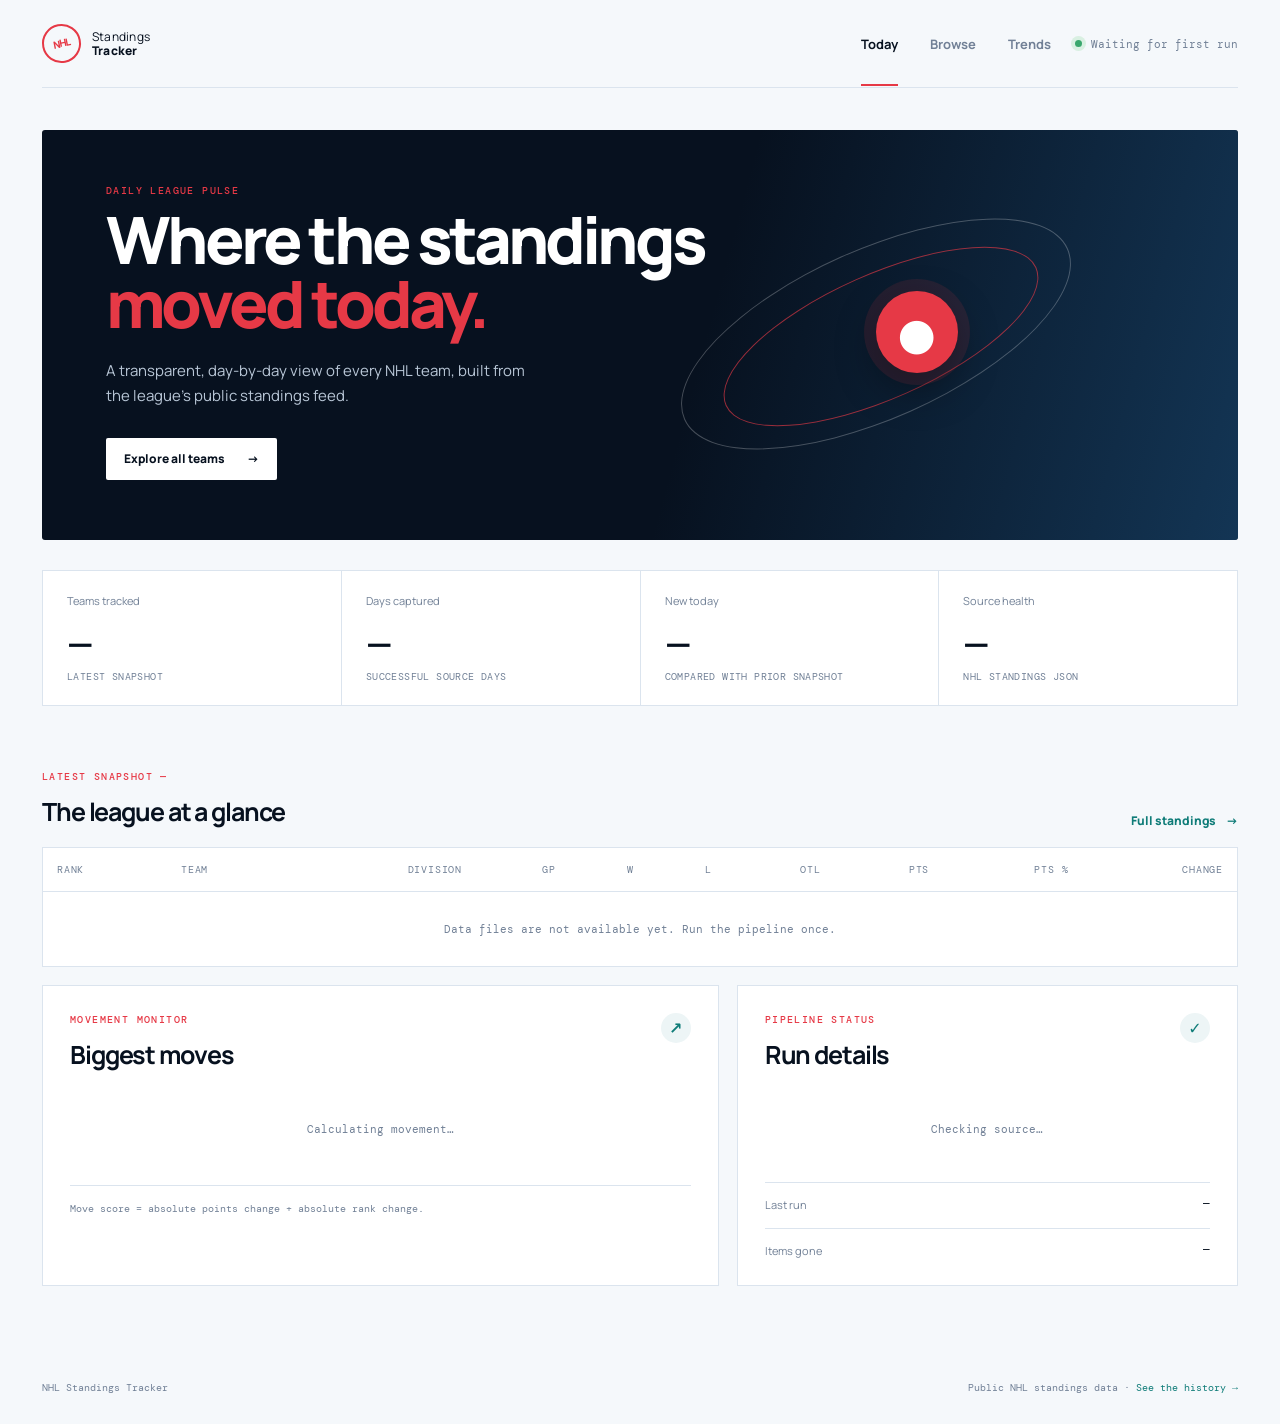
==== site/index.html @ 85af2b5c "Build NHL standings tracker pipeline and dashboard" ====
<!doctype html>
<html lang="en">
<head>
  <meta charset="utf-8">
  <meta name="viewport" content="width=device-width, initial-scale=1">
  <meta name="theme-color" content="#07111f">
  <link rel="manifest" href="manifest.webmanifest">
  <link rel="stylesheet" href="styles.css">
  <title>NHL Standings Tracker | Today</title>
</head>
<body>
  <div class="shell">
    <header class="topbar">
      <a class="brand" href="index.html"><span class="brand-mark">NHL</span><span>Standings<br><b>Tracker</b></span></a>
      <nav aria-label="Primary navigation">
        <a class="active" href="index.html">Today</a>
        <a href="browse.html">Browse</a>
        <a href="trends.html">Trends</a>
      </nav>
      <div class="live-chip"><span class="live-dot"></span><span id="run-label">Loading run</span></div>
    </header>

    <main>
      <section class="hero">
        <div>
          <p class="eyebrow">Daily league pulse</p>
          <h1>Where the standings<br><em>moved today.</em></h1>
          <p class="hero-copy">A transparent, day-by-day view of every NHL team, built from the league's public standings feed.</p>
          <a class="button button-light" href="browse.html">Explore all teams <span>→</span></a>
        </div>
        <div class="hero-orbit" aria-hidden="true"><div class="orbit orbit-one"></div><div class="orbit orbit-two"></div><div class="puck">●</div></div>
      </section>

      <section class="stats-grid" aria-label="Run summary">
        <article class="stat-card"><span class="stat-label">Teams tracked</span><strong id="stat-items">—</strong><span class="stat-note">latest snapshot</span></article>
        <article class="stat-card"><span class="stat-label">Days captured</span><strong id="stat-days">—</strong><span class="stat-note">successful source days</span></article>
        <article class="stat-card"><span class="stat-label">New today</span><strong id="stat-new">—</strong><span class="stat-note">compared with prior snapshot</span></article>
        <article class="stat-card"><span class="stat-label">Source health</span><strong id="stat-health">—</strong><span class="stat-note">NHL standings JSON</span></article>
      </section>

      <section class="section-heading"><div><p class="eyebrow">Latest snapshot <span id="snapshot-date">—</span></p><h2>The league at a glance</h2></div><a class="text-link" href="browse.html">Full standings <span>→</span></a></section>
      <section class="table-card"><div class="table-scroll"><table class="data-table" id="today-table"><thead><tr><th>Rank</th><th>Team</th><th>Division</th><th>GP</th><th>W</th><th>L</th><th>OTL</th><th>PTS</th><th>Pts %</th><th>Change</th></tr></thead><tbody><tr><td colspan="10" class="loading">Loading standings…</td></tr></tbody></table></div></section>

      <section class="two-col">
        <article class="panel"><div class="panel-heading"><div><p class="eyebrow">Movement monitor</p><h2>Biggest moves</h2></div><span class="panel-icon">↗</span></div><div id="moves-list" class="moves-list"><div class="loading">Calculating movement…</div></div><p class="method-note">Move score = absolute points change + absolute rank change.</p></article>
        <article class="panel"><div class="panel-heading"><div><p class="eyebrow">Pipeline status</p><h2>Run details</h2></div><span class="panel-icon">✓</span></div><div id="source-list" class="source-list"><div class="loading">Checking source…</div></div><div class="status-footer"><span>Last run</span><strong id="run-time">—</strong></div><div class="status-footer"><span>Items gone</span><strong id="gone-count">—</strong></div></article>
      </section>
    </main>
    <footer><span>NHL Standings Tracker</span><span>Public NHL standings data · <a href="trends.html">See the history →</a></span></footer>
  </div>
  <script src="common.js"></script><script src="app.js"></script>
</body>
</html>
---- site/styles.css ----
@import url('https://fonts.googleapis.com/css2?family=DM+Mono:wght@400;500&family=Manrope:wght@400;500;600;700;800&display=swap');
:root { --ink:#07111f; --muted:#718096; --line:#dbe4ee; --paper:#f5f8fb; --card:#ffffff; --red:#e63946; --teal:#0f7c78; --gold:#f3a712; --blue:#1b4d78; }
* { box-sizing:border-box; } body { margin:0; background:var(--paper); color:var(--ink); font-family:Manrope,system-ui,sans-serif; } a { color:inherit; text-decoration:none; } button,input,select { font:inherit; } .shell { max-width:1440px; margin:auto; min-height:100vh; padding:0 42px; }
.topbar { height:88px; display:flex; align-items:center; justify-content:space-between; gap:24px; border-bottom:1px solid var(--line); } .brand { display:flex; align-items:center; gap:11px; font-size:12px; line-height:1.12; letter-spacing:.02em; } .brand b { font-weight:800; } .brand-mark { display:grid; place-items:center; width:39px; height:39px; border:2px solid var(--red); border-radius:50%; color:var(--red); font-size:10px; font-weight:800; letter-spacing:-.05em; transform:rotate(-11deg); } nav { display:flex; gap:32px; margin-left:auto; } nav a { color:var(--muted); font-size:13px; font-weight:700; padding:34px 0 31px; border-bottom:2px solid transparent; } nav a:hover, nav a.active { color:var(--ink); border-color:var(--red); } .live-chip { display:flex; align-items:center; gap:9px; color:var(--muted); font:11px 'DM Mono',monospace; white-space:nowrap; } .live-dot { width:7px; height:7px; border-radius:50%; background:#3aa76d; box-shadow:0 0 0 4px #d9f0e2; }
.hero { position:relative; overflow:hidden; display:flex; justify-content:space-between; min-height:410px; margin:42px 0 30px; padding:54px 64px; color:white; background:var(--ink); border-radius:3px; } .hero:after { content:''; position:absolute; inset:0; background:linear-gradient(105deg,transparent 55%,rgba(27,77,120,.6)); pointer-events:none; } .eyebrow { margin:0 0 11px; color:var(--red); font:500 10px 'DM Mono',monospace; letter-spacing:.14em; text-transform:uppercase; } .hero h1,.page-intro h1 { max-width:650px; margin:0; font-size:clamp(38px,5.1vw,74px); line-height:.98; letter-spacing:-.06em; font-weight:800; } h1 em { color:var(--red); font-style:normal; } .hero-copy { max-width:430px; margin:22px 0 29px; color:#b8c6d6; font-size:15px; line-height:1.7; } .button { display:inline-flex; align-items:center; gap:22px; min-height:42px; padding:0 18px; border:0; border-radius:2px; cursor:pointer; font-size:12px; font-weight:800; } .button-light { background:#fff; color:var(--ink); } .button-dark { gap:10px; background:var(--ink); color:white; } .button-dark span { color:#9eafc2; font:11px 'DM Mono',monospace; } .button-dark.active { background:var(--red); } .hero-orbit { position:relative; z-index:1; width:410px; margin:10px 5% 0 0; } .orbit { position:absolute; border:1px solid rgba(255,255,255,.25); border-radius:50%; transform:rotate(-24deg); } .orbit-one { width:420px; height:170px; top:55px; left:-45px; } .orbit-two { width:340px; height:125px; top:80px; left:0; border-color:rgba(230,57,70,.65); } .puck { position:absolute; top:97px; left:165px; display:grid; place-items:center; width:82px; height:82px; border-radius:50%; background:var(--red); box-shadow:0 0 0 12px rgba(230,57,70,.11),0 16px 40px rgba(0,0,0,.4); color:white; font-size:44px; line-height:1; }
.stats-grid { display:grid; grid-template-columns:repeat(4,1fr); gap:1px; background:var(--line); border:1px solid var(--line); } .stat-card { min-height:128px; padding:22px 24px; background:var(--card); } .stat-label,.stat-note { display:block; color:var(--muted); font-size:11px; } .stat-card strong { display:block; margin:12px 0 4px; font-size:34px; letter-spacing:-.06em; } .stat-note { font:10px 'DM Mono',monospace; text-transform:uppercase; letter-spacing:.04em; }
.section-heading { display:flex; align-items:end; justify-content:space-between; margin:64px 0 18px; } h2 { margin:0; font-size:25px; letter-spacing:-.045em; } .text-link { color:var(--teal); font-size:12px; font-weight:800; } .text-link span { margin-left:8px; } .table-card,.panel,.finding-card,.toolbar { background:var(--card); border:1px solid var(--line); } .table-scroll { overflow:auto; } table { width:100%; border-collapse:collapse; } th { padding:15px 14px; color:var(--muted); border-bottom:1px solid var(--line); text-align:right; font:10px 'DM Mono',monospace; letter-spacing:.08em; text-transform:uppercase; white-space:nowrap; } th:first-child,td:first-child,th:nth-child(2),td:nth-child(2) { text-align:left; } td { padding:14px; border-bottom:1px solid #edf1f5; text-align:right; font-size:12px; white-space:nowrap; } tr:last-child td { border-bottom:0; } tbody tr:hover { background:#f8fbfd; } td strong { display:block; text-align:left; font-size:12px; } td small { display:block; margin-top:3px; color:var(--muted); text-align:left; font:10px 'DM Mono',monospace; } td.rank { color:var(--muted); font:12px 'DM Mono',monospace; } td.points { color:var(--ink); font-weight:800; } .change { display:inline-block; min-width:44px; padding:5px 6px; text-align:center; border-radius:2px; font:10px 'DM Mono',monospace; } .change.up,.positive { color:#187847; background:#e5f5ec; } .change.down,.negative { color:#b4232f; background:#fde8e8; } .change.flat { color:var(--muted); background:#f1f4f7; } .change.new { color:#8c6200; background:#fff2cf; }
.two-col { display:grid; grid-template-columns:1.35fr 1fr; gap:18px; margin:18px 0 70px; } .panel { padding:27px; } .panel-heading { display:flex; justify-content:space-between; align-items:start; margin-bottom:20px; } .panel-icon { display:grid; place-items:center; width:30px; height:30px; border-radius:50%; background:#edf5f6; color:var(--teal); font-weight:800; } .moves-list,.source-list { display:grid; gap:0; } .move-row,.source-row { display:flex; align-items:center; gap:12px; padding:12px 0; border-bottom:1px solid #edf1f5; } .move-row:last-child,.source-row:last-child { border-bottom:0; } .move-rank { display:grid; place-items:center; width:30px; height:24px; color:var(--red); font:10px 'DM Mono',monospace; } .move-team,.source-row div { flex:1; } .move-team strong,.source-row strong { display:block; font-size:12px; } .move-team small,.source-row small { display:block; margin-top:3px; color:var(--muted); font:10px 'DM Mono',monospace; } .move-score { font:14px 'DM Mono',monospace; } .source-status { display:grid; place-items:center; width:24px; height:24px; border-radius:50%; font-weight:800; } .source-status.ok { background:#e5f5ec; color:#187847; } .source-status.bad { background:#fde8e8; color:#b4232f; } .source-pill { padding:4px 7px; border-radius:2px; font:9px 'DM Mono',monospace; } .source-pill.ok { color:#187847; background:#e5f5ec; } .source-pill.bad { color:#b4232f; background:#fde8e8; } .method-note { margin:19px 0 0; padding-top:15px; border-top:1px solid var(--line); color:var(--muted); font:10px 'DM Mono',monospace; line-height:1.6; } .status-footer { display:flex; justify-content:space-between; margin-top:16px; padding-top:14px; border-top:1px solid var(--line); color:var(--muted); font-size:11px; } .status-footer strong { color:var(--ink); font:11px 'DM Mono',monospace; }
.page-intro { padding:66px 0 45px; } .page-intro p:last-child { max-width:540px; margin:22px 0 0; color:var(--muted); font-size:14px; line-height:1.7; } .toolbar { display:flex; align-items:end; gap:14px; padding:17px; margin-bottom:18px; } .toolbar label { display:flex; flex-direction:column; gap:7px; } .toolbar .search-field { flex:1; position:relative; } .search-field > span { position:absolute; left:12px; bottom:9px; color:var(--muted); font-size:18px; } input,select { height:38px; min-width:150px; padding:0 11px; border:1px solid var(--line); border-radius:2px; outline:0; background:white; color:var(--ink); font-size:12px; } input:focus,select:focus { border-color:var(--teal); } .search-field input { width:100%; padding-left:34px; } .control-label { color:var(--muted); font:10px 'DM Mono',monospace; letter-spacing:.04em; text-transform:uppercase; } .table-meta { display:flex; justify-content:space-between; padding:17px; color:var(--muted); border-bottom:1px solid var(--line); font:10px 'DM Mono',monospace; } th[data-sort] { cursor:pointer; } .star { padding:0; border:0; background:none; cursor:pointer; color:#b8c6d6; font-size:20px; line-height:1; } .star.selected { color:var(--gold); } .empty,.loading { padding:30px!important; color:var(--muted); text-align:center!important; font:11px 'DM Mono',monospace; }
.trend-controls { margin-bottom:18px; } .control-row { display:flex; gap:14px; margin:20px 0 24px; } .control-row label { display:flex; flex-direction:column; gap:7px; } .wide-control { flex:1; } .wide-control select { height:72px; } .chart { display:block; width:100%; min-height:220px; } .findings-grid { display:grid; grid-template-columns:repeat(2,1fr); gap:18px; margin-bottom:70px; } .finding-card { min-height:290px; padding:27px; } .finding-card h3 { max-width:370px; margin:22px 0 12px; font-size:20px; line-height:1.15; letter-spacing:-.04em; } .finding-card > p:not(.eyebrow) { min-height:66px; margin:0; color:var(--muted); font-size:12px; line-height:1.65; } .mini-chart { display:block; width:100%; margin-top:18px; }
footer { display:flex; justify-content:space-between; gap:15px; padding:25px 0 30px; color:var(--muted); font:10px 'DM Mono',monospace; } footer a { color:var(--teal); }
@media (max-width:900px) { .shell { padding:0 22px; } .hero { padding:42px; } .hero-orbit { opacity:.5; margin-right:-100px; } .two-col { grid-template-columns:1fr; } .toolbar { align-items:stretch; flex-wrap:wrap; } .toolbar .search-field { flex-basis:100%; } .toolbar label:not(.search-field) { flex:1; } .toolbar select { width:100%; } }
@media (max-width:620px) { .topbar { height:auto; min-height:75px; flex-wrap:wrap; padding:15px 0; } nav { order:3; width:100%; justify-content:space-between; gap:12px; } nav a { padding:5px 0 10px; } .live-chip { margin-left:auto; } .hero { min-height:420px; margin-top:25px; padding:32px 26px; } .hero-orbit { position:absolute; right:-120px; bottom:35px; transform:scale(.65); } .stats-grid { grid-template-columns:repeat(2,1fr); } .stat-card { min-height:112px; padding:17px; } .stat-card strong { font-size:27px; } .section-heading { margin-top:44px; } .section-heading .text-link { display:none; } .page-intro { padding:45px 0 30px; } .page-intro h1 { font-size:45px; } .toolbar .button { width:100%; justify-content:center; } .control-row { flex-direction:column; } .findings-grid { grid-template-columns:1fr; } footer { flex-direction:column; } }
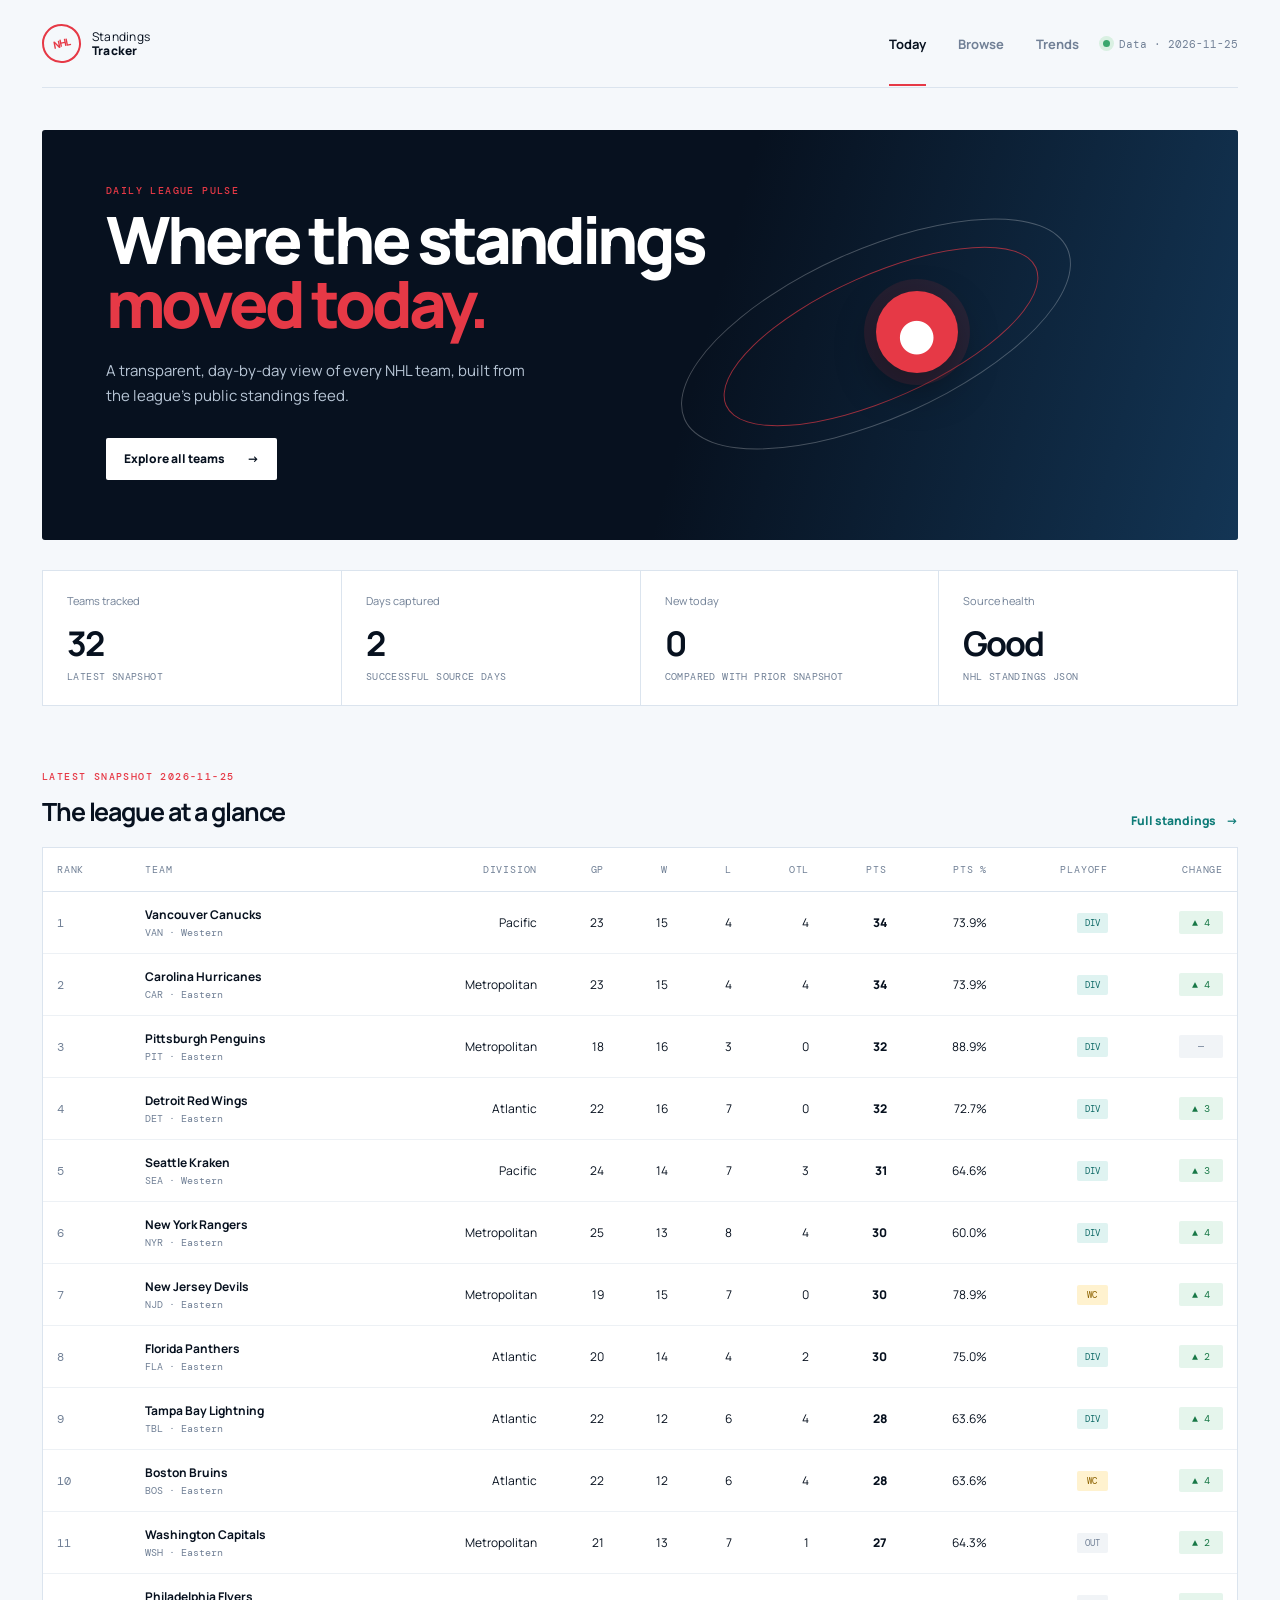
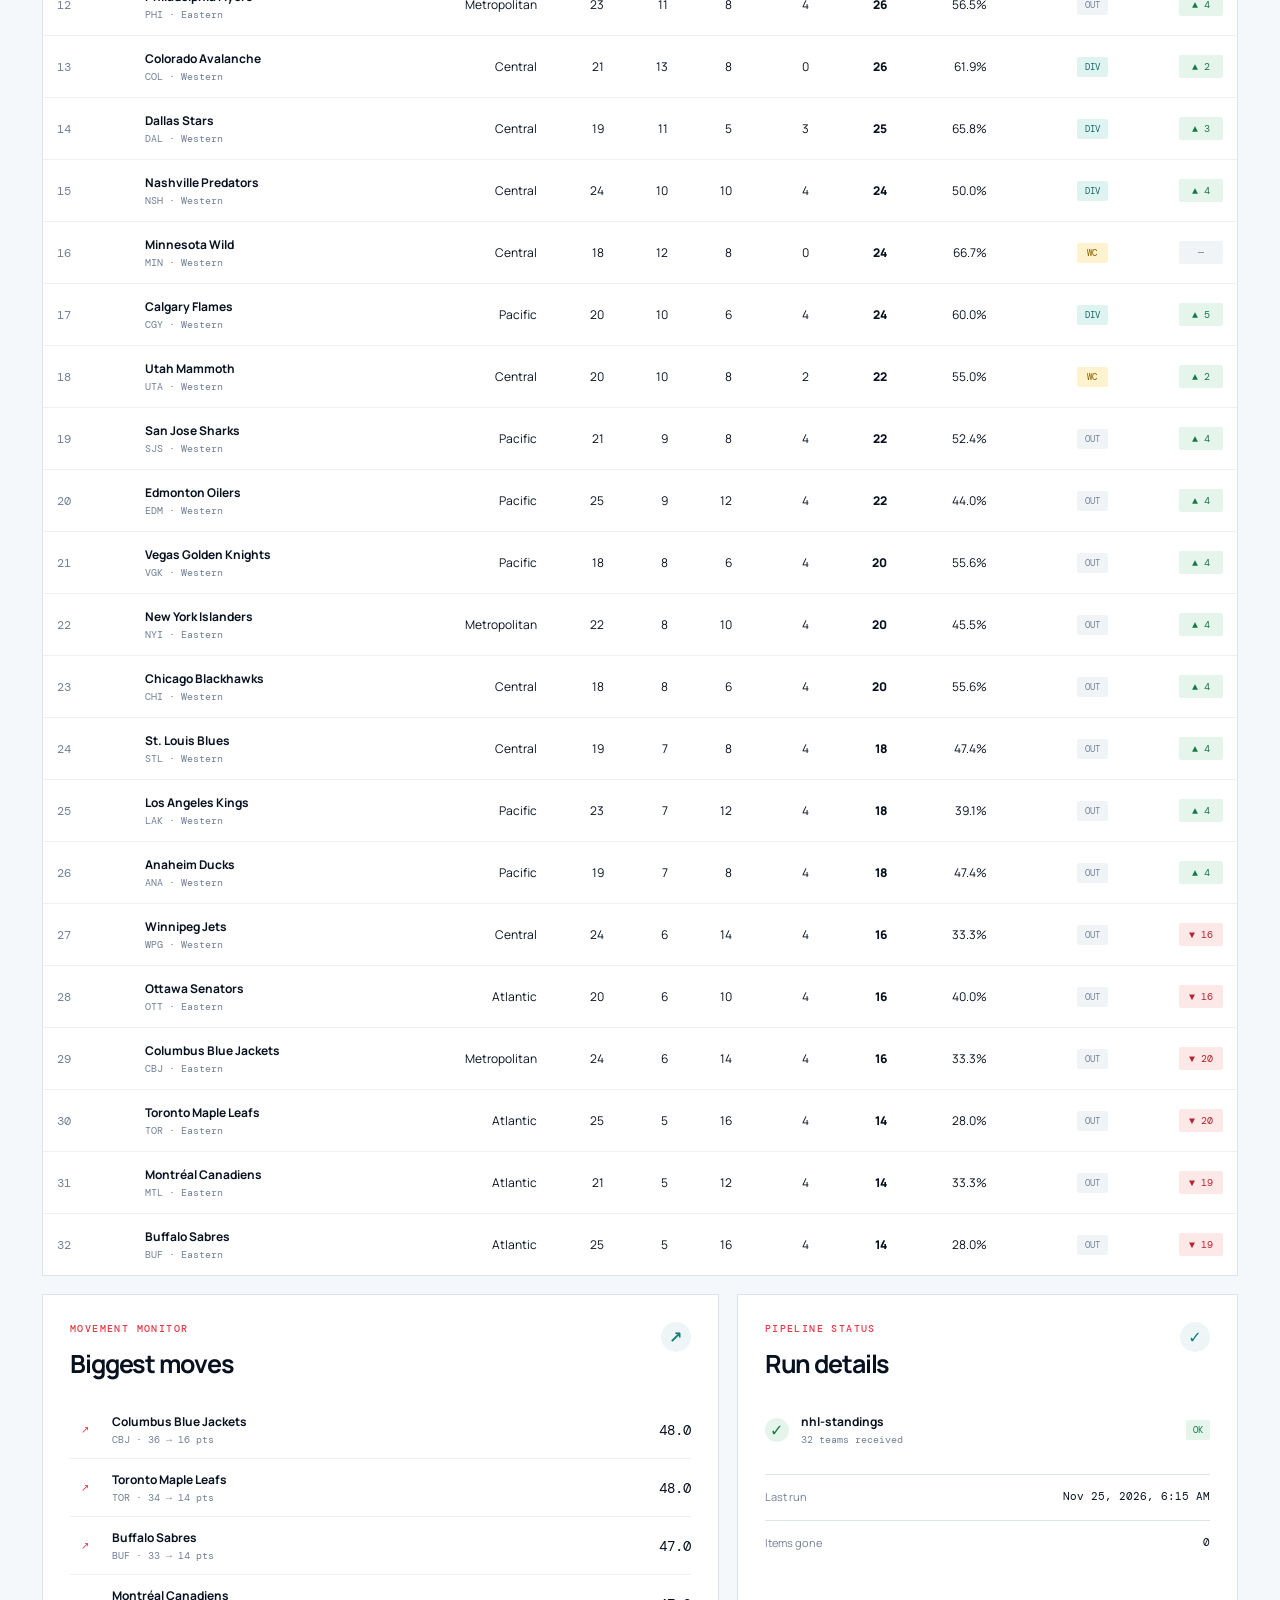
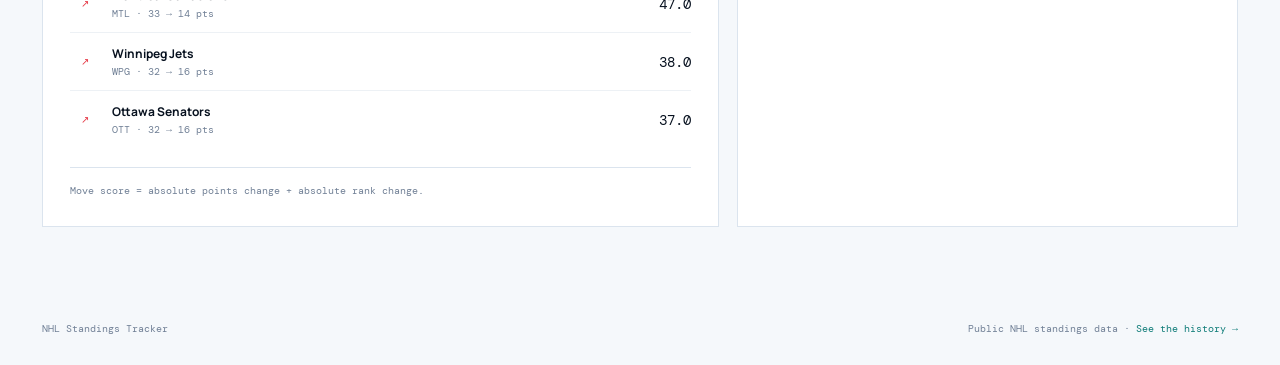
==== commit 46bbd953: "Polish NHL dashboard and harden pipeline" ====
--- a/site/index.html
+++ b/site/index.html
@@ -4,6 +4,8 @@
   <meta charset="utf-8">
   <meta name="viewport" content="width=device-width, initial-scale=1">
   <meta name="theme-color" content="#07111f">
+  <link rel="icon" type="image/png" sizes="192x192" href="icon-192.png">
+  <link rel="apple-touch-icon" href="icon-192.png">
   <link rel="manifest" href="manifest.webmanifest">
   <link rel="stylesheet" href="styles.css">
   <title>NHL Standings Tracker | Today</title>
@@ -39,7 +41,7 @@
       </section>
 
       <section class="section-heading"><div><p class="eyebrow">Latest snapshot <span id="snapshot-date">—</span></p><h2>The league at a glance</h2></div><a class="text-link" href="browse.html">Full standings <span>→</span></a></section>
-      <section class="table-card"><div class="table-scroll"><table class="data-table" id="today-table"><thead><tr><th>Rank</th><th>Team</th><th>Division</th><th>GP</th><th>W</th><th>L</th><th>OTL</th><th>PTS</th><th>Pts %</th><th>Change</th></tr></thead><tbody><tr><td colspan="10" class="loading">Loading standings…</td></tr></tbody></table></div></section>
+      <section class="table-card"><div class="table-scroll"><table class="data-table" id="today-table"><thead><tr><th>Rank</th><th>Team</th><th>Division</th><th>GP</th><th>W</th><th>L</th><th>OTL</th><th>PTS</th><th>Pts %</th><th>Playoff</th><th>Change</th></tr></thead><tbody><tr><td colspan="11" class="loading">Loading standings…</td></tr></tbody></table></div></section>
 
       <section class="two-col">
         <article class="panel"><div class="panel-heading"><div><p class="eyebrow">Movement monitor</p><h2>Biggest moves</h2></div><span class="panel-icon">↗</span></div><div id="moves-list" class="moves-list"><div class="loading">Calculating movement…</div></div><p class="method-note">Move score = absolute points change + absolute rank change.</p></article>
@@ -48,6 +50,6 @@
     </main>
     <footer><span>NHL Standings Tracker</span><span>Public NHL standings data · <a href="trends.html">See the history →</a></span></footer>
   </div>
-  <script src="common.js"></script><script src="app.js"></script>
+  <script src="common.js?v=2"></script><script src="app.js?v=2"></script>
 </body>
 </html>
--- a/site/styles.css
+++ b/site/styles.css
@@ -5,9 +5,10 @@
 .hero { position:relative; overflow:hidden; display:flex; justify-content:space-between; min-height:410px; margin:42px 0 30px; padding:54px 64px; color:white; background:var(--ink); border-radius:3px; } .hero:after { content:''; position:absolute; inset:0; background:linear-gradient(105deg,transparent 55%,rgba(27,77,120,.6)); pointer-events:none; } .eyebrow { margin:0 0 11px; color:var(--red); font:500 10px 'DM Mono',monospace; letter-spacing:.14em; text-transform:uppercase; } .hero h1,.page-intro h1 { max-width:650px; margin:0; font-size:clamp(38px,5.1vw,74px); line-height:.98; letter-spacing:-.06em; font-weight:800; } h1 em { color:var(--red); font-style:normal; } .hero-copy { max-width:430px; margin:22px 0 29px; color:#b8c6d6; font-size:15px; line-height:1.7; } .button { display:inline-flex; align-items:center; gap:22px; min-height:42px; padding:0 18px; border:0; border-radius:2px; cursor:pointer; font-size:12px; font-weight:800; } .button-light { background:#fff; color:var(--ink); } .button-dark { gap:10px; background:var(--ink); color:white; } .button-dark span { color:#9eafc2; font:11px 'DM Mono',monospace; } .button-dark.active { background:var(--red); } .hero-orbit { position:relative; z-index:1; width:410px; margin:10px 5% 0 0; } .orbit { position:absolute; border:1px solid rgba(255,255,255,.25); border-radius:50%; transform:rotate(-24deg); } .orbit-one { width:420px; height:170px; top:55px; left:-45px; } .orbit-two { width:340px; height:125px; top:80px; left:0; border-color:rgba(230,57,70,.65); } .puck { position:absolute; top:97px; left:165px; display:grid; place-items:center; width:82px; height:82px; border-radius:50%; background:var(--red); box-shadow:0 0 0 12px rgba(230,57,70,.11),0 16px 40px rgba(0,0,0,.4); color:white; font-size:44px; line-height:1; }
 .stats-grid { display:grid; grid-template-columns:repeat(4,1fr); gap:1px; background:var(--line); border:1px solid var(--line); } .stat-card { min-height:128px; padding:22px 24px; background:var(--card); } .stat-label,.stat-note { display:block; color:var(--muted); font-size:11px; } .stat-card strong { display:block; margin:12px 0 4px; font-size:34px; letter-spacing:-.06em; } .stat-note { font:10px 'DM Mono',monospace; text-transform:uppercase; letter-spacing:.04em; }
 .section-heading { display:flex; align-items:end; justify-content:space-between; margin:64px 0 18px; } h2 { margin:0; font-size:25px; letter-spacing:-.045em; } .text-link { color:var(--teal); font-size:12px; font-weight:800; } .text-link span { margin-left:8px; } .table-card,.panel,.finding-card,.toolbar { background:var(--card); border:1px solid var(--line); } .table-scroll { overflow:auto; } table { width:100%; border-collapse:collapse; } th { padding:15px 14px; color:var(--muted); border-bottom:1px solid var(--line); text-align:right; font:10px 'DM Mono',monospace; letter-spacing:.08em; text-transform:uppercase; white-space:nowrap; } th:first-child,td:first-child,th:nth-child(2),td:nth-child(2) { text-align:left; } td { padding:14px; border-bottom:1px solid #edf1f5; text-align:right; font-size:12px; white-space:nowrap; } tr:last-child td { border-bottom:0; } tbody tr:hover { background:#f8fbfd; } td strong { display:block; text-align:left; font-size:12px; } td small { display:block; margin-top:3px; color:var(--muted); text-align:left; font:10px 'DM Mono',monospace; } td.rank { color:var(--muted); font:12px 'DM Mono',monospace; } td.points { color:var(--ink); font-weight:800; } .change { display:inline-block; min-width:44px; padding:5px 6px; text-align:center; border-radius:2px; font:10px 'DM Mono',monospace; } .change.up,.positive { color:#187847; background:#e5f5ec; } .change.down,.negative { color:#b4232f; background:#fde8e8; } .change.flat { color:var(--muted); background:#f1f4f7; } .change.new { color:#8c6200; background:#fff2cf; }
+.team-name { display:flex; align-items:center; gap:10px; text-align:left; } .team-logo,.team-logo-fallback { flex:none; width:25px; height:25px; object-fit:contain; } .team-logo-fallback { display:grid; place-items:center; border-radius:50%; color:var(--red); background:#fde8e8; font-size:11px; } .playoff-badge { display:inline-block; min-width:31px; padding:4px 5px; border-radius:2px; text-align:center; font:9px 'DM Mono',monospace; } .playoff-badge.division { color:#0f6a67; background:#dff3f1; } .playoff-badge.wildcard { color:#8c6200; background:#fff2cf; } .playoff-badge.out { color:var(--muted); background:#f1f4f7; }
 .two-col { display:grid; grid-template-columns:1.35fr 1fr; gap:18px; margin:18px 0 70px; } .panel { padding:27px; } .panel-heading { display:flex; justify-content:space-between; align-items:start; margin-bottom:20px; } .panel-icon { display:grid; place-items:center; width:30px; height:30px; border-radius:50%; background:#edf5f6; color:var(--teal); font-weight:800; } .moves-list,.source-list { display:grid; gap:0; } .move-row,.source-row { display:flex; align-items:center; gap:12px; padding:12px 0; border-bottom:1px solid #edf1f5; } .move-row:last-child,.source-row:last-child { border-bottom:0; } .move-rank { display:grid; place-items:center; width:30px; height:24px; color:var(--red); font:10px 'DM Mono',monospace; } .move-team,.source-row div { flex:1; } .move-team strong,.source-row strong { display:block; font-size:12px; } .move-team small,.source-row small { display:block; margin-top:3px; color:var(--muted); font:10px 'DM Mono',monospace; } .move-score { font:14px 'DM Mono',monospace; } .source-status { display:grid; place-items:center; width:24px; height:24px; border-radius:50%; font-weight:800; } .source-status.ok { background:#e5f5ec; color:#187847; } .source-status.bad { background:#fde8e8; color:#b4232f; } .source-pill { padding:4px 7px; border-radius:2px; font:9px 'DM Mono',monospace; } .source-pill.ok { color:#187847; background:#e5f5ec; } .source-pill.bad { color:#b4232f; background:#fde8e8; } .method-note { margin:19px 0 0; padding-top:15px; border-top:1px solid var(--line); color:var(--muted); font:10px 'DM Mono',monospace; line-height:1.6; } .status-footer { display:flex; justify-content:space-between; margin-top:16px; padding-top:14px; border-top:1px solid var(--line); color:var(--muted); font-size:11px; } .status-footer strong { color:var(--ink); font:11px 'DM Mono',monospace; }
 .page-intro { padding:66px 0 45px; } .page-intro p:last-child { max-width:540px; margin:22px 0 0; color:var(--muted); font-size:14px; line-height:1.7; } .toolbar { display:flex; align-items:end; gap:14px; padding:17px; margin-bottom:18px; } .toolbar label { display:flex; flex-direction:column; gap:7px; } .toolbar .search-field { flex:1; position:relative; } .search-field > span { position:absolute; left:12px; bottom:9px; color:var(--muted); font-size:18px; } input,select { height:38px; min-width:150px; padding:0 11px; border:1px solid var(--line); border-radius:2px; outline:0; background:white; color:var(--ink); font-size:12px; } input:focus,select:focus { border-color:var(--teal); } .search-field input { width:100%; padding-left:34px; } .control-label { color:var(--muted); font:10px 'DM Mono',monospace; letter-spacing:.04em; text-transform:uppercase; } .table-meta { display:flex; justify-content:space-between; padding:17px; color:var(--muted); border-bottom:1px solid var(--line); font:10px 'DM Mono',monospace; } th[data-sort] { cursor:pointer; } .star { padding:0; border:0; background:none; cursor:pointer; color:#b8c6d6; font-size:20px; line-height:1; } .star.selected { color:var(--gold); } .empty,.loading { padding:30px!important; color:var(--muted); text-align:center!important; font:11px 'DM Mono',monospace; }
-.trend-controls { margin-bottom:18px; } .control-row { display:flex; gap:14px; margin:20px 0 24px; } .control-row label { display:flex; flex-direction:column; gap:7px; } .wide-control { flex:1; } .wide-control select { height:72px; } .chart { display:block; width:100%; min-height:220px; } .findings-grid { display:grid; grid-template-columns:repeat(2,1fr); gap:18px; margin-bottom:70px; } .finding-card { min-height:290px; padding:27px; } .finding-card h3 { max-width:370px; margin:22px 0 12px; font-size:20px; line-height:1.15; letter-spacing:-.04em; } .finding-card > p:not(.eyebrow) { min-height:66px; margin:0; color:var(--muted); font-size:12px; line-height:1.65; } .mini-chart { display:block; width:100%; margin-top:18px; }
+.trend-controls { margin-bottom:18px; } .control-row { display:flex; gap:14px; margin:20px 0 24px; } .control-row label { display:flex; flex-direction:column; gap:7px; } .wide-control { flex:1; } .wide-control select { height:72px; } .chart { display:block; width:100%; min-height:220px; } .chart-legend { display:flex; flex-wrap:wrap; gap:12px 18px; margin-top:8px; color:var(--muted); font:10px 'DM Mono',monospace; } .chart-legend span { display:flex; align-items:center; gap:6px; } .chart-legend i { display:inline-block; width:20px; height:3px; border-radius:3px; } .findings-grid { display:grid; grid-template-columns:repeat(2,1fr); gap:18px; margin-bottom:18px; } .finding-card { min-height:290px; padding:27px; } .finding-card h3 { max-width:370px; margin:22px 0 12px; font-size:20px; line-height:1.15; letter-spacing:-.04em; } .finding-card > p:not(.eyebrow) { min-height:66px; margin:0; color:var(--muted); font-size:12px; line-height:1.65; } .mini-chart { display:block; width:100%; margin-top:18px; } .comparison-panel { margin-bottom:70px; } .comparison-copy { margin:-7px 0 25px; color:var(--muted); font-size:12px; line-height:1.6; } .bar-chart { display:grid; gap:12px; margin-top:13px; } .bar-row { display:grid; grid-template-columns:130px 1fr 80px; align-items:center; gap:12px; font-size:11px; } .bar-row strong { color:var(--teal); font:11px 'DM Mono',monospace; text-align:right; } .bar-track { height:9px; overflow:hidden; border-radius:5px; background:#edf1f5; } .bar-track i { display:block; height:100%; border-radius:5px; background:linear-gradient(90deg,var(--teal),#55b8aa); }
 footer { display:flex; justify-content:space-between; gap:15px; padding:25px 0 30px; color:var(--muted); font:10px 'DM Mono',monospace; } footer a { color:var(--teal); }
 @media (max-width:900px) { .shell { padding:0 22px; } .hero { padding:42px; } .hero-orbit { opacity:.5; margin-right:-100px; } .two-col { grid-template-columns:1fr; } .toolbar { align-items:stretch; flex-wrap:wrap; } .toolbar .search-field { flex-basis:100%; } .toolbar label:not(.search-field) { flex:1; } .toolbar select { width:100%; } }
 @media (max-width:620px) { .topbar { height:auto; min-height:75px; flex-wrap:wrap; padding:15px 0; } nav { order:3; width:100%; justify-content:space-between; gap:12px; } nav a { padding:5px 0 10px; } .live-chip { margin-left:auto; } .hero { min-height:420px; margin-top:25px; padding:32px 26px; } .hero-orbit { position:absolute; right:-120px; bottom:35px; transform:scale(.65); } .stats-grid { grid-template-columns:repeat(2,1fr); } .stat-card { min-height:112px; padding:17px; } .stat-card strong { font-size:27px; } .section-heading { margin-top:44px; } .section-heading .text-link { display:none; } .page-intro { padding:45px 0 30px; } .page-intro h1 { font-size:45px; } .toolbar .button { width:100%; justify-content:center; } .control-row { flex-direction:column; } .findings-grid { grid-template-columns:1fr; } footer { flex-direction:column; } }
